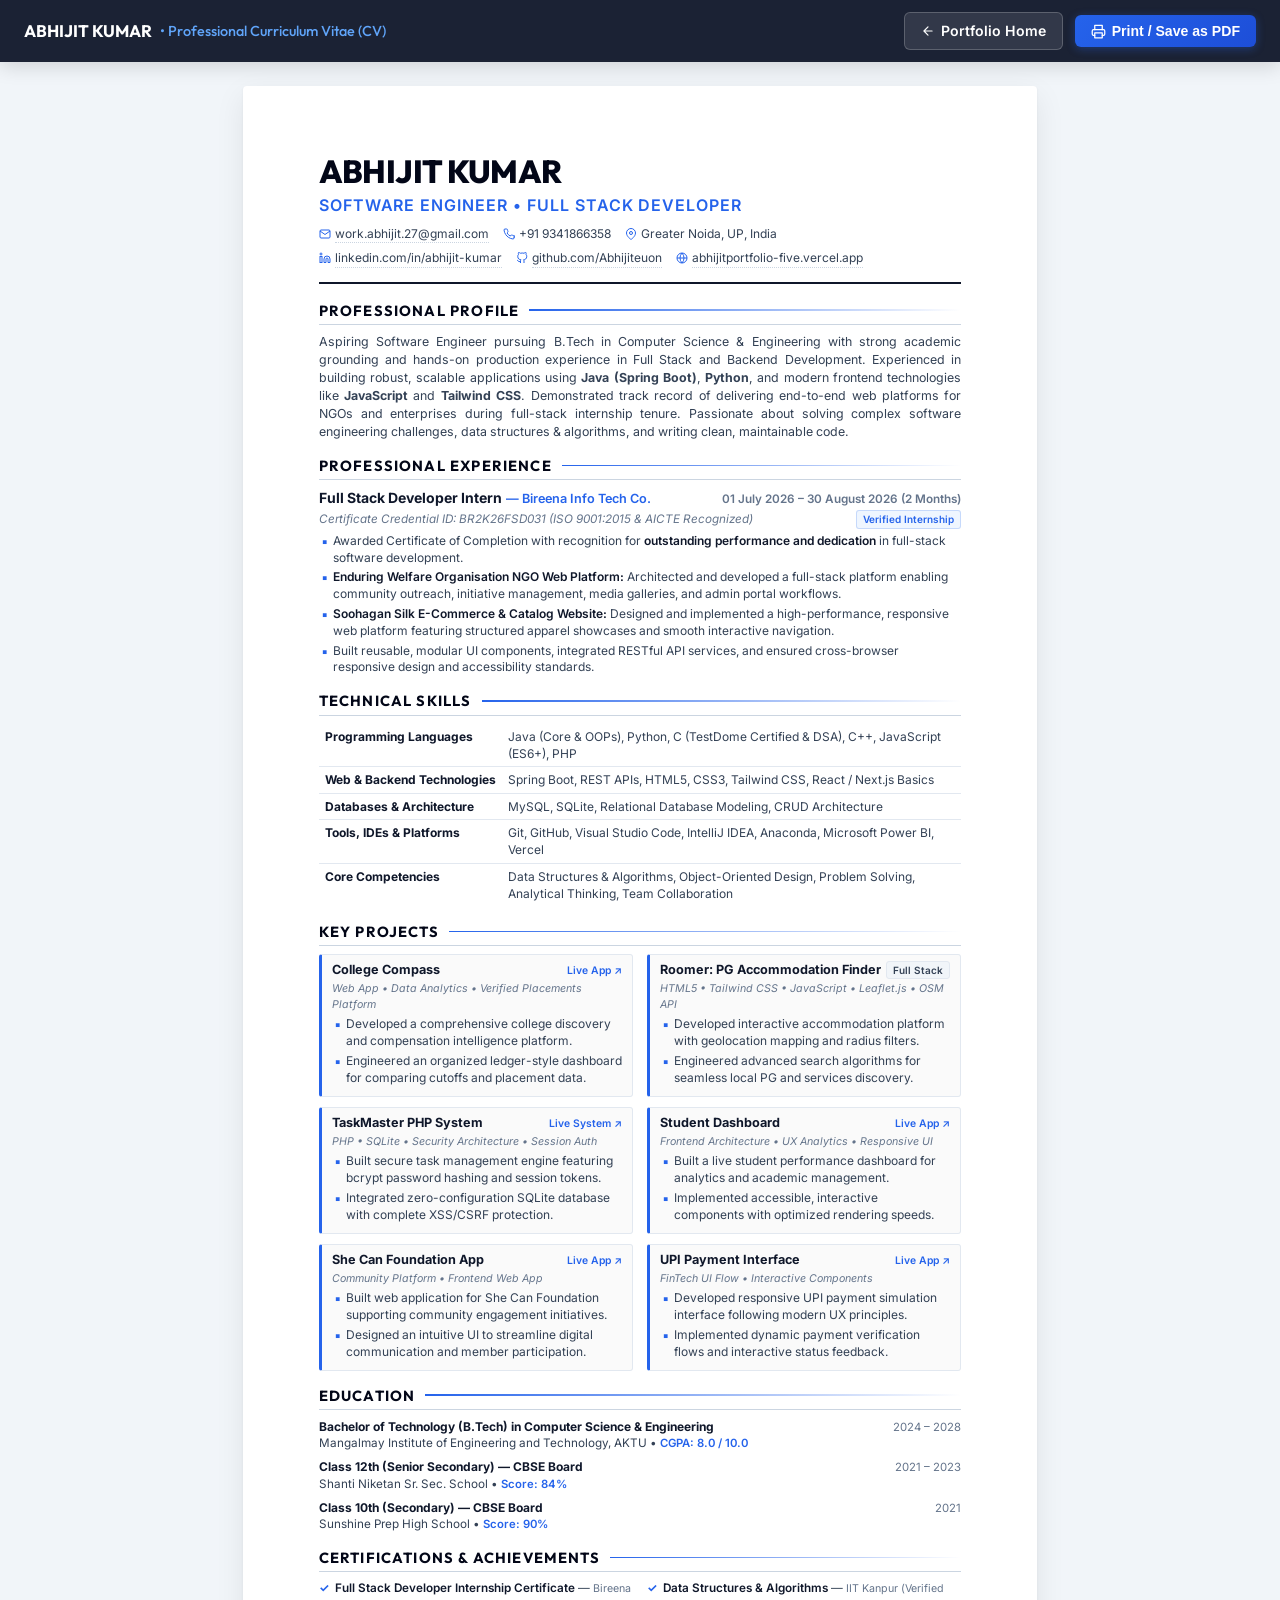
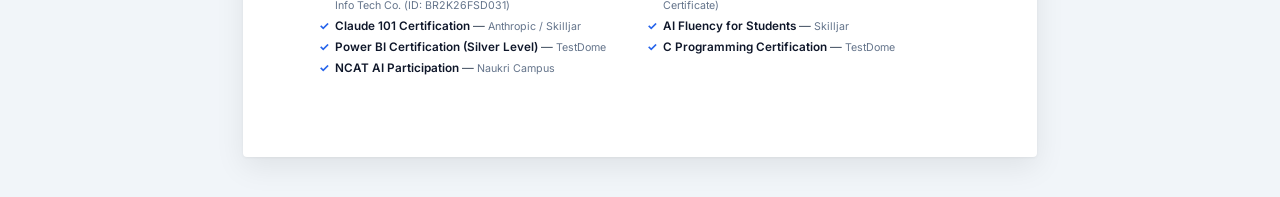
==== cv.html @ c0943415 "Add separate ATS-compliant printable CV HTML page (cv.html) with full professional information and P" ====
<!DOCTYPE html>
<html lang="en">
<head>
    <meta charset="UTF-8">
    <meta name="viewport" content="width=device-width, initial-scale=1.0">
    <title>Abhijit Kumar - Curriculum Vitae (CV)</title>
    <meta name="description" content="Curriculum Vitae of Abhijit Kumar, Software Engineer & Full Stack Developer">
    <link rel="preconnect" href="https://fonts.googleapis.com">
    <link rel="preconnect" href="https://fonts.gstatic.com" crossorigin>
    <link href="https://fonts.googleapis.com/css2?family=Inter:wght@300;400;500;600;700;800&family=Outfit:wght@500;600;700;800&display=swap" rel="stylesheet">
    <style>
        /* Reset & Root Variables */
        :root {
            --primary: #0f172a;        /* Slate 900 */
            --primary-dark: #020617;
            --secondary: #334155;      /* Slate 700 */
            --muted: #64748b;          /* Slate 500 */
            --accent: #2563eb;         /* Royal Blue */
            --accent-dark: #1d4ed8;
            --accent-light: #eff6ff;
            --border: #cbd5e1;         /* Slate 300 */
            --border-light: #e2e8f0;
            --bg-page: #ffffff;
            --bg-body: #f1f5f9;
            --tag-bg: #f1f5f9;
            --tag-text: #334155;
            --font-main: 'Inter', -apple-system, BlinkMacSystemFont, 'Segoe UI', Roboto, sans-serif;
            --font-heading: 'Outfit', 'Inter', sans-serif;
        }

        * {
            box-sizing: border-box;
            margin: 0;
            padding: 0;
        }

        body {
            font-family: var(--font-main);
            background-color: var(--bg-body);
            color: var(--primary);
            font-size: 10pt;
            line-height: 1.45;
            -webkit-font-smoothing: antialiased;
            -moz-osx-font-smoothing: grayscale;
        }

        /* Top Action Bar for Screen View */
        .action-bar {
            position: sticky;
            top: 0;
            z-index: 1000;
            background: rgba(15, 23, 42, 0.95);
            backdrop-filter: blur(8px);
            color: #ffffff;
            padding: 12px 24px;
            display: flex;
            justify-content: space-between;
            align-items: center;
            box-shadow: 0 4px 20px rgba(0, 0, 0, 0.15);
        }

        .action-bar-title {
            font-family: var(--font-heading);
            font-size: 1.05rem;
            font-weight: 700;
            display: flex;
            align-items: center;
            gap: 8px;
        }

        .action-bar-title span {
            color: #60a5fa;
            font-weight: 500;
            font-size: 0.9rem;
        }

        .action-buttons {
            display: flex;
            gap: 12px;
            align-items: center;
        }

        .btn {
            display: inline-flex;
            align-items: center;
            gap: 6px;
            padding: 8px 16px;
            font-size: 0.88rem;
            font-weight: 600;
            border-radius: 6px;
            text-decoration: none;
            cursor: pointer;
            transition: all 0.2s ease;
            border: none;
        }

        .btn-primary {
            background: linear-gradient(135deg, #2563eb, #1d4ed8);
            color: #ffffff;
            box-shadow: 0 2px 8px rgba(37, 99, 235, 0.35);
        }

        .btn-primary:hover {
            background: linear-gradient(135deg, #1d4ed8, #1e40af);
            transform: translateY(-1px);
            box-shadow: 0 4px 12px rgba(37, 99, 235, 0.45);
        }

        .btn-secondary {
            background: rgba(255, 255, 255, 0.1);
            color: #ffffff;
            border: 1px solid rgba(255, 255, 255, 0.2);
        }

        .btn-secondary:hover {
            background: rgba(255, 255, 255, 0.2);
            color: #ffffff;
        }

        /* CV Document Canvas */
        .cv-wrapper {
            max-width: 210mm;
            margin: 24px auto 40px auto;
            background: var(--bg-page);
            box-shadow: 0 10px 30px rgba(0, 0, 0, 0.08), 0 1px 3px rgba(0, 0, 0, 0.05);
            border-radius: 4px;
            overflow: hidden;
        }

        .cv-container {
            padding: 18mm 20mm;
        }

        /* Header Section */
        .cv-header {
            border-bottom: 2px solid var(--primary);
            padding-bottom: 14px;
            margin-bottom: 16px;
            display: flex;
            justify-content: space-between;
            align-items: flex-start;
            gap: 16px;
        }

        .header-left {
            flex: 1;
        }

        .candidate-name {
            font-family: var(--font-heading);
            font-size: 24pt;
            font-weight: 800;
            letter-spacing: -0.02em;
            color: var(--primary-dark);
            text-transform: uppercase;
            line-height: 1.1;
            margin-bottom: 4px;
        }

        .candidate-title {
            font-size: 12pt;
            font-weight: 600;
            color: var(--accent);
            text-transform: uppercase;
            letter-spacing: 0.06em;
            margin-bottom: 8px;
        }

        .contact-grid {
            display: flex;
            flex-wrap: wrap;
            gap: 6px 14px;
            font-size: 9pt;
            color: var(--secondary);
        }

        .contact-item {
            display: inline-flex;
            align-items: center;
            gap: 4px;
            text-decoration: none;
            color: inherit;
        }

        .contact-item a {
            color: var(--secondary);
            text-decoration: none;
            border-bottom: 1px dotted var(--border);
        }

        .contact-item a:hover {
            color: var(--accent);
            border-bottom-color: var(--accent);
        }

        .contact-item svg {
            width: 12px;
            height: 12px;
            color: var(--accent);
            flex-shrink: 0;
        }

        /* Section Title Styling */
        .section-title {
            font-family: var(--font-heading);
            font-size: 11pt;
            font-weight: 700;
            text-transform: uppercase;
            letter-spacing: 0.08em;
            color: var(--primary-dark);
            border-bottom: 1.5px solid var(--border);
            padding-bottom: 3px;
            margin-top: 14px;
            margin-bottom: 8px;
            display: flex;
            align-items: center;
            justify-content: space-between;
        }

        .section-title::after {
            content: "";
            flex: 1;
            height: 1.5px;
            background: linear-gradient(90deg, var(--accent) 0%, transparent 100%);
            margin-left: 10px;
        }

        /* Section Layouts */
        .cv-section {
            margin-bottom: 12px;
            page-break-inside: avoid;
            break-inside: avoid;
        }

        .summary-text {
            font-size: 9.3pt;
            color: var(--secondary);
            text-align: justify;
            line-height: 1.45;
        }

        /* Experience Item */
        .item-block {
            margin-bottom: 10px;
            page-break-inside: avoid;
            break-inside: avoid;
        }

        .item-header {
            display: flex;
            justify-content: space-between;
            align-items: baseline;
            flex-wrap: wrap;
            margin-bottom: 2px;
        }

        .item-role {
            font-size: 10.5pt;
            font-weight: 700;
            color: var(--primary);
        }

        .item-company {
            font-size: 9.5pt;
            font-weight: 600;
            color: var(--accent);
        }

        .item-duration {
            font-size: 8.8pt;
            font-weight: 600;
            color: var(--muted);
            text-align: right;
            white-space: nowrap;
        }

        .item-location {
            font-size: 8.5pt;
            color: var(--muted);
            font-style: italic;
        }

        .item-meta {
            display: flex;
            justify-content: space-between;
            align-items: center;
            font-size: 8.8pt;
            margin-bottom: 4px;
            color: var(--muted);
        }

        .tag-badge {
            display: inline-block;
            font-size: 7.5pt;
            font-weight: 600;
            padding: 1px 6px;
            border-radius: 3px;
            background: var(--tag-bg);
            color: var(--tag-text);
            border: 1px solid var(--border-light);
        }

        .tag-badge.accent-badge {
            background: var(--accent-light);
            color: var(--accent);
            border-color: rgba(37, 99, 235, 0.2);
        }

        /* Bullet lists */
        .cv-list {
            list-style: none;
            padding-left: 0;
            margin-top: 3px;
        }

        .cv-list li {
            position: relative;
            padding-left: 14px;
            font-size: 9pt;
            color: var(--secondary);
            margin-bottom: 3px;
            line-height: 1.4;
        }

        .cv-list li::before {
            content: "▪";
            position: absolute;
            left: 2px;
            top: -1px;
            color: var(--accent);
            font-size: 10pt;
        }

        .cv-list li strong {
            color: var(--primary);
            font-weight: 600;
        }

        /* Skills Grid */
        .skills-table {
            width: 100%;
            border-collapse: collapse;
            font-size: 9pt;
            margin-top: 4px;
        }

        .skills-table tr {
            border-bottom: 1px solid var(--border-light);
        }

        .skills-table tr:last-child {
            border-bottom: none;
        }

        .skills-table td {
            padding: 4px 6px;
            vertical-align: top;
        }

        .skills-label {
            font-weight: 700;
            color: var(--primary);
            width: 28%;
            white-space: nowrap;
        }

        .skills-val {
            color: var(--secondary);
            width: 72%;
        }

        /* Projects 2-Column Grid */
        .projects-grid {
            display: grid;
            grid-template-columns: 1fr 1fr;
            gap: 10px 14px;
        }

        .project-card {
            background: #fafafa;
            border: 1px solid var(--border-light);
            border-left: 3px solid var(--accent);
            padding: 6px 10px;
            border-radius: 3px;
            page-break-inside: avoid;
            break-inside: avoid;
        }

        .project-card-header {
            display: flex;
            justify-content: space-between;
            align-items: baseline;
            margin-bottom: 2px;
        }

        .project-name {
            font-size: 9.5pt;
            font-weight: 700;
            color: var(--primary);
        }

        .project-link {
            font-size: 7.8pt;
            color: var(--accent);
            font-weight: 600;
            text-decoration: none;
        }

        .project-link:hover {
            text-decoration: underline;
        }

        .project-tags {
            font-size: 8pt;
            color: var(--muted);
            margin-bottom: 4px;
            font-style: italic;
        }

        /* Education Table / Grid */
        .edu-grid {
            display: grid;
            grid-template-columns: 1fr;
            gap: 6px;
        }

        .edu-item {
            display: flex;
            justify-content: space-between;
            align-items: baseline;
            font-size: 9pt;
        }

        .edu-degree {
            font-weight: 700;
            color: var(--primary);
        }

        .edu-school {
            color: var(--secondary);
            font-size: 8.8pt;
        }

        .edu-score {
            font-weight: 600;
            color: var(--accent);
            font-size: 8.5pt;
        }

        .edu-year {
            color: var(--muted);
            font-size: 8.5pt;
            text-align: right;
            white-space: nowrap;
        }

        /* Certifications Grid */
        .certs-grid {
            display: grid;
            grid-template-columns: 1fr 1fr;
            gap: 4px 14px;
            font-size: 8.8pt;
        }

        .cert-entry {
            display: flex;
            align-items: baseline;
            gap: 6px;
            color: var(--secondary);
        }

        .cert-bullet {
            color: var(--accent);
            font-weight: bold;
        }

        .cert-name {
            color: var(--primary);
            font-weight: 600;
        }

        .cert-org {
            color: var(--muted);
            font-size: 8pt;
        }

        /* Print Specific CSS Optimization */
        @page {
            size: A4;
            margin: 10mm 12mm 10mm 12mm;
        }

        @media print {
            body {
                background: #ffffff !important;
                color: #000000 !important;
                font-size: 9.5pt;
            }

            .action-bar {
                display: none !important;
            }

            .cv-wrapper {
                max-width: 100% !important;
                margin: 0 !important;
                padding: 0 !important;
                box-shadow: none !important;
                border-radius: 0 !important;
            }

            .cv-container {
                padding: 0 !important;
            }

            a {
                text-decoration: none !important;
                color: inherit !important;
            }

            .project-card {
                background: #ffffff !important;
                border: 1px solid #e2e8f0 !important;
                border-left: 3px solid #2563eb !important;
            }

            .cv-section, .item-block, .project-card {
                page-break-inside: avoid !important;
                break-inside: avoid !important;
            }

            * {
                -webkit-print-color-adjust: exact !important;
                print-color-adjust: exact !important;
            }
        }
    </style>
</head>
<body>

    <!-- Top Action Bar (Screen Only) -->
    <div class="action-bar">
        <div class="action-bar-title">
            <strong>ABHIJIT KUMAR</strong>
            <span>• Professional Curriculum Vitae (CV)</span>
        </div>
        <div class="action-buttons">
            <a href="index.html" class="btn btn-secondary">
                <svg width="14" height="14" viewBox="0 0 24 24" fill="none" stroke="currentColor" stroke-width="2" stroke-linecap="round" stroke-linejoin="round"><path d="M19 12H5M12 19l-7-7 7-7"/></svg>
                Portfolio Home
            </a>
            <button onclick="window.print()" class="btn btn-primary" title="Print or Save as PDF">
                <svg width="15" height="15" viewBox="0 0 24 24" fill="none" stroke="currentColor" stroke-width="2" stroke-linecap="round" stroke-linejoin="round"><polyline points="6 9 6 2 18 2 18 9"></polyline><path d="M6 18H4a2 2 0 0 1-2-2v-5a2 2 0 0 1 2-2h16a2 2 0 0 1 2 2v5a2 2 0 0 1-2 2h-2"></path><rect x="6" y="14" width="12" height="8"></rect></svg>
                Print / Save as PDF
            </button>
        </div>
    </div>

    <!-- Main Document Canvas -->
    <div class="cv-wrapper">
        <div class="cv-container">

            <!-- Header -->
            <header class="cv-header">
                <div class="header-left">
                    <h1 class="candidate-name">Abhijit Kumar</h1>
                    <div class="candidate-title">Software Engineer • Full Stack Developer</div>
                    <div class="contact-grid">
                        <span class="contact-item">
                            <svg viewBox="0 0 24 24" fill="none" stroke="currentColor" stroke-width="2"><path d="M4 4h16c1.1 0 2 .9 2 2v12c0 1.1-.9 2-2 2H4c-1.1 0-2-.9-2-2V6c0-1.1.9-2 2-2z"/><polyline points="22,6 12,13 2,6"/></svg>
                            <a href="mailto:work.abhijit.27@gmail.com">work.abhijit.27@gmail.com</a>
                        </span>
                        <span class="contact-item">
                            <svg viewBox="0 0 24 24" fill="none" stroke="currentColor" stroke-width="2"><path d="M22 16.92v3a2 2 0 0 1-2.18 2 19.79 19.79 0 0 1-8.63-3.07 19.5 19.5 0 0 1-6-6 19.79 19.79 0 0 1-3.07-8.67A2 2 0 0 1 4.11 2h3a2 2 0 0 1 2 1.72 12.84 12.84 0 0 0 .7 2.81 2 2 0 0 1-.45 2.11L8.09 9.91a16 16 0 0 0 6 6l2.19-1.16a2 2 0 0 1 2.11-.45 12.84 12.84 0 0 0 2.81.7A2 2 0 0 1 22 18.92z"/></svg>
                            +91 9341866358
                        </span>
                        <span class="contact-item">
                            <svg viewBox="0 0 24 24" fill="none" stroke="currentColor" stroke-width="2"><path d="M21 10c0 7-9 13-9 13s-9-6-9-13a9 9 0 0 1 18 0z"/><circle cx="12" cy="10" r="3"/></svg>
                            Greater Noida, UP, India
                        </span>
                        <span class="contact-item">
                            <svg viewBox="0 0 24 24" fill="none" stroke="currentColor" stroke-width="2"><path d="M16 8a6 6 0 0 1 6 6v7h-4v-7a2 2 0 0 0-2-2 2 2 0 0 0-2 2v7h-4v-7a6 6 0 0 1 6-6z"/><rect x="2" y="9" width="4" height="12"/><circle cx="4" cy="4" r="2"/></svg>
                            <a href="https://www.linkedin.com/in/abhijit-kumar-713827284" target="_blank">linkedin.com/in/abhijit-kumar</a>
                        </span>
                        <span class="contact-item">
                            <svg viewBox="0 0 24 24" fill="none" stroke="currentColor" stroke-width="2"><path d="M9 19c-5 1.5-5-2.5-7-3m14 6v-3.87a3.37 3.37 0 0 0-.94-2.61c3.14-.35 6.44-1.54 6.44-7A5.44 5.44 0 0 0 20 4.77 5.07 5.07 0 0 0 19.91 1S18.73.65 16 2.48a13.38 13.38 0 0 0-7 0C6.27.65 5.09 1 5.09 1A5.07 5.07 0 0 0 5 4.77a5.44 5.44 0 0 0-1.5 3.78c0 5.42 3.3 6.61 6.44 7A3.37 3.37 0 0 0 9 18.13V22"/></svg>
                            <a href="https://github.com/Abhijiteuon" target="_blank">github.com/Abhijiteuon</a>
                        </span>
                        <span class="contact-item">
                            <svg viewBox="0 0 24 24" fill="none" stroke="currentColor" stroke-width="2"><circle cx="12" cy="12" r="10"/><line x1="2" y1="12" x2="22" y2="12"/><path d="M12 2a15.3 15.3 0 0 1 4 10 15.3 15.3 0 0 1-4 10 15.3 15.3 0 0 1-4-10 15.3 15.3 0 0 1 4-10z"/></svg>
                            <a href="https://abhijitportfolio-five.vercel.app" target="_blank">abhijitportfolio-five.vercel.app</a>
                        </span>
                    </div>
                </div>
            </header>

            <!-- Professional Summary -->
            <section class="cv-section">
                <h2 class="section-title">Professional Profile</h2>
                <p class="summary-text">
                    Aspiring Software Engineer pursuing B.Tech in Computer Science & Engineering with strong academic grounding and hands-on production experience in Full Stack and Backend Development. Experienced in building robust, scalable applications using <strong>Java (Spring Boot)</strong>, <strong>Python</strong>, and modern frontend technologies like <strong>JavaScript</strong> and <strong>Tailwind CSS</strong>. Demonstrated track record of delivering end-to-end web platforms for NGOs and enterprises during full-stack internship tenure. Passionate about solving complex software engineering challenges, data structures & algorithms, and writing clean, maintainable code.
                </p>
            </section>

            <!-- Professional Experience -->
            <section class="cv-section">
                <h2 class="section-title">Professional Experience</h2>
                
                <div class="item-block">
                    <div class="item-header">
                        <div>
                            <span class="item-role">Full Stack Developer Intern</span>
                            <span class="item-company"> — Bireena Info Tech Co.</span>
                        </div>
                        <span class="item-duration">01 July 2026 – 30 August 2026 (2 Months)</span>
                    </div>
                    <div class="item-meta">
                        <span><em>Certificate Credential ID: BR2K26FSD031 (ISO 9001:2015 & AICTE Recognized)</em></span>
                        <span class="tag-badge accent-badge">Verified Internship</span>
                    </div>
                    <ul class="cv-list">
                        <li>Awarded Certificate of Completion with recognition for <strong>outstanding performance and dedication</strong> in full-stack software development.</li>
                        <li><strong>Enduring Welfare Organisation NGO Web Platform:</strong> Architected and developed a full-stack platform enabling community outreach, initiative management, media galleries, and admin portal workflows.</li>
                        <li><strong>Soohagan Silk E-Commerce & Catalog Website:</strong> Designed and implemented a high-performance, responsive web platform featuring structured apparel showcases and smooth interactive navigation.</li>
                        <li>Built reusable, modular UI components, integrated RESTful API services, and ensured cross-browser responsive design and accessibility standards.</li>
                    </ul>
                </div>
            </section>

            <!-- Technical Skills -->
            <section class="cv-section">
                <h2 class="section-title">Technical Skills</h2>
                <table class="skills-table">
                    <tr>
                        <td class="skills-label">Programming Languages</td>
                        <td class="skills-val">Java (Core & OOPs), Python, C (TestDome Certified & DSA), C++, JavaScript (ES6+), PHP</td>
                    </tr>
                    <tr>
                        <td class="skills-label">Web & Backend Technologies</td>
                        <td class="skills-val">Spring Boot, REST APIs, HTML5, CSS3, Tailwind CSS, React / Next.js Basics</td>
                    </tr>
                    <tr>
                        <td class="skills-label">Databases & Architecture</td>
                        <td class="skills-val">MySQL, SQLite, Relational Database Modeling, CRUD Architecture</td>
                    </tr>
                    <tr>
                        <td class="skills-label">Tools, IDEs & Platforms</td>
                        <td class="skills-val">Git, GitHub, Visual Studio Code, IntelliJ IDEA, Anaconda, Microsoft Power BI, Vercel</td>
                    </tr>
                    <tr>
                        <td class="skills-label">Core Competencies</td>
                        <td class="skills-val">Data Structures & Algorithms, Object-Oriented Design, Problem Solving, Analytical Thinking, Team Collaboration</td>
                    </tr>
                </table>
            </section>

            <!-- Key Technical Projects -->
            <section class="cv-section">
                <h2 class="section-title">Key Projects</h2>
                <div class="projects-grid">
                    
                    <!-- Project 1 -->
                    <div class="project-card">
                        <div class="project-card-header">
                            <span class="project-name">College Compass</span>
                            <a href="https://college-compass-iota.vercel.app/" target="_blank" class="project-link">Live App ↗</a>
                        </div>
                        <div class="project-tags">Web App • Data Analytics • Verified Placements Platform</div>
                        <ul class="cv-list">
                            <li>Developed a comprehensive college discovery and compensation intelligence platform.</li>
                            <li>Engineered an organized ledger-style dashboard for comparing cutoffs and placement data.</li>
                        </ul>
                    </div>

                    <!-- Project 2 -->
                    <div class="project-card">
                        <div class="project-card-header">
                            <span class="project-name">Roomer: PG Accommodation Finder</span>
                            <span class="tag-badge">Full Stack</span>
                        </div>
                        <div class="project-tags">HTML5 • Tailwind CSS • JavaScript • Leaflet.js • OSM API</div>
                        <ul class="cv-list">
                            <li>Developed interactive accommodation platform with geolocation mapping and radius filters.</li>
                            <li>Engineered advanced search algorithms for seamless local PG and services discovery.</li>
                        </ul>
                    </div>

                    <!-- Project 3 -->
                    <div class="project-card">
                        <div class="project-card-header">
                            <span class="project-name">TaskMaster PHP System</span>
                            <a href="https://abhijit-euon.free.nf/" target="_blank" class="project-link">Live System ↗</a>
                        </div>
                        <div class="project-tags">PHP • SQLite • Security Architecture • Session Auth</div>
                        <ul class="cv-list">
                            <li>Built secure task management engine featuring bcrypt password hashing and session tokens.</li>
                            <li>Integrated zero-configuration SQLite database with complete XSS/CSRF protection.</li>
                        </ul>
                    </div>

                    <!-- Project 4 -->
                    <div class="project-card">
                        <div class="project-card-header">
                            <span class="project-name">Student Dashboard</span>
                            <a href="https://student-dashboard-sage.vercel.app/" target="_blank" class="project-link">Live App ↗</a>
                        </div>
                        <div class="project-tags">Frontend Architecture • UX Analytics • Responsive UI</div>
                        <ul class="cv-list">
                            <li>Built a live student performance dashboard for analytics and academic management.</li>
                            <li>Implemented accessible, interactive components with optimized rendering speeds.</li>
                        </ul>
                    </div>

                    <!-- Project 5 -->
                    <div class="project-card">
                        <div class="project-card-header">
                            <span class="project-name">She Can Foundation App</span>
                            <a href="https://she-can-foundation-app.vercel.app/" target="_blank" class="project-link">Live App ↗</a>
                        </div>
                        <div class="project-tags">Community Platform • Frontend Web App</div>
                        <ul class="cv-list">
                            <li>Built web application for She Can Foundation supporting community engagement initiatives.</li>
                            <li>Designed an intuitive UI to streamline digital communication and member participation.</li>
                        </ul>
                    </div>

                    <!-- Project 6 -->
                    <div class="project-card">
                        <div class="project-card-header">
                            <span class="project-name">UPI Payment Interface</span>
                            <a href="https://upi-payment-app-puce.vercel.app/" target="_blank" class="project-link">Live App ↗</a>
                        </div>
                        <div class="project-tags">FinTech UI Flow • Interactive Components</div>
                        <ul class="cv-list">
                            <li>Developed responsive UPI payment simulation interface following modern UX principles.</li>
                            <li>Implemented dynamic payment verification flows and interactive status feedback.</li>
                        </ul>
                    </div>

                </div>
            </section>

            <!-- Education -->
            <section class="cv-section">
                <h2 class="section-title">Education</h2>
                <div class="edu-grid">
                    <div class="edu-item">
                        <div>
                            <div class="edu-degree">Bachelor of Technology (B.Tech) in Computer Science & Engineering</div>
                            <div class="edu-school">Mangalmay Institute of Engineering and Technology, AKTU • <span class="edu-score">CGPA: 8.0 / 10.0</span></div>
                        </div>
                        <div class="edu-year">2024 – 2028</div>
                    </div>
                    <div class="edu-item">
                        <div>
                            <div class="edu-degree">Class 12th (Senior Secondary) — CBSE Board</div>
                            <div class="edu-school">Shanti Niketan Sr. Sec. School • <span class="edu-score">Score: 84%</span></div>
                        </div>
                        <div class="edu-year">2021 – 2023</div>
                    </div>
                    <div class="edu-item">
                        <div>
                            <div class="edu-degree">Class 10th (Secondary) — CBSE Board</div>
                            <div class="edu-school">Sunshine Prep High School • <span class="edu-score">Score: 90%</span></div>
                        </div>
                        <div class="edu-year">2021</div>
                    </div>
                </div>
            </section>

            <!-- Honors, Certifications & Achievements -->
            <section class="cv-section">
                <h2 class="section-title">Certifications & Achievements</h2>
                <div class="certs-grid">
                    <div class="cert-entry">
                        <span class="cert-bullet">✓</span>
                        <div>
                            <span class="cert-name">Full Stack Developer Internship Certificate</span> — 
                            <span class="cert-org">Bireena Info Tech Co. (ID: BR2K26FSD031)</span>
                        </div>
                    </div>
                    <div class="cert-entry">
                        <span class="cert-bullet">✓</span>
                        <div>
                            <span class="cert-name">Data Structures & Algorithms</span> — 
                            <span class="cert-org">IIT Kanpur (Verified Certificate)</span>
                        </div>
                    </div>
                    <div class="cert-entry">
                        <span class="cert-bullet">✓</span>
                        <div>
                            <span class="cert-name">Claude 101 Certification</span> — 
                            <span class="cert-org">Anthropic / Skilljar</span>
                        </div>
                    </div>
                    <div class="cert-entry">
                        <span class="cert-bullet">✓</span>
                        <div>
                            <span class="cert-name">AI Fluency for Students</span> — 
                            <span class="cert-org">Skilljar</span>
                        </div>
                    </div>
                    <div class="cert-entry">
                        <span class="cert-bullet">✓</span>
                        <div>
                            <span class="cert-name">Power BI Certification (Silver Level)</span> — 
                            <span class="cert-org">TestDome</span>
                        </div>
                    </div>
                    <div class="cert-entry">
                        <span class="cert-bullet">✓</span>
                        <div>
                            <span class="cert-name">C Programming Certification</span> — 
                            <span class="cert-org">TestDome</span>
                        </div>
                    </div>
                    <div class="cert-entry">
                        <span class="cert-bullet">✓</span>
                        <div>
                            <span class="cert-name">NCAT AI Participation</span> — 
                            <span class="cert-org">Naukri Campus</span>
                        </div>
                    </div>
                </div>
            </section>

        </div>
    </div>

</body>
</html>
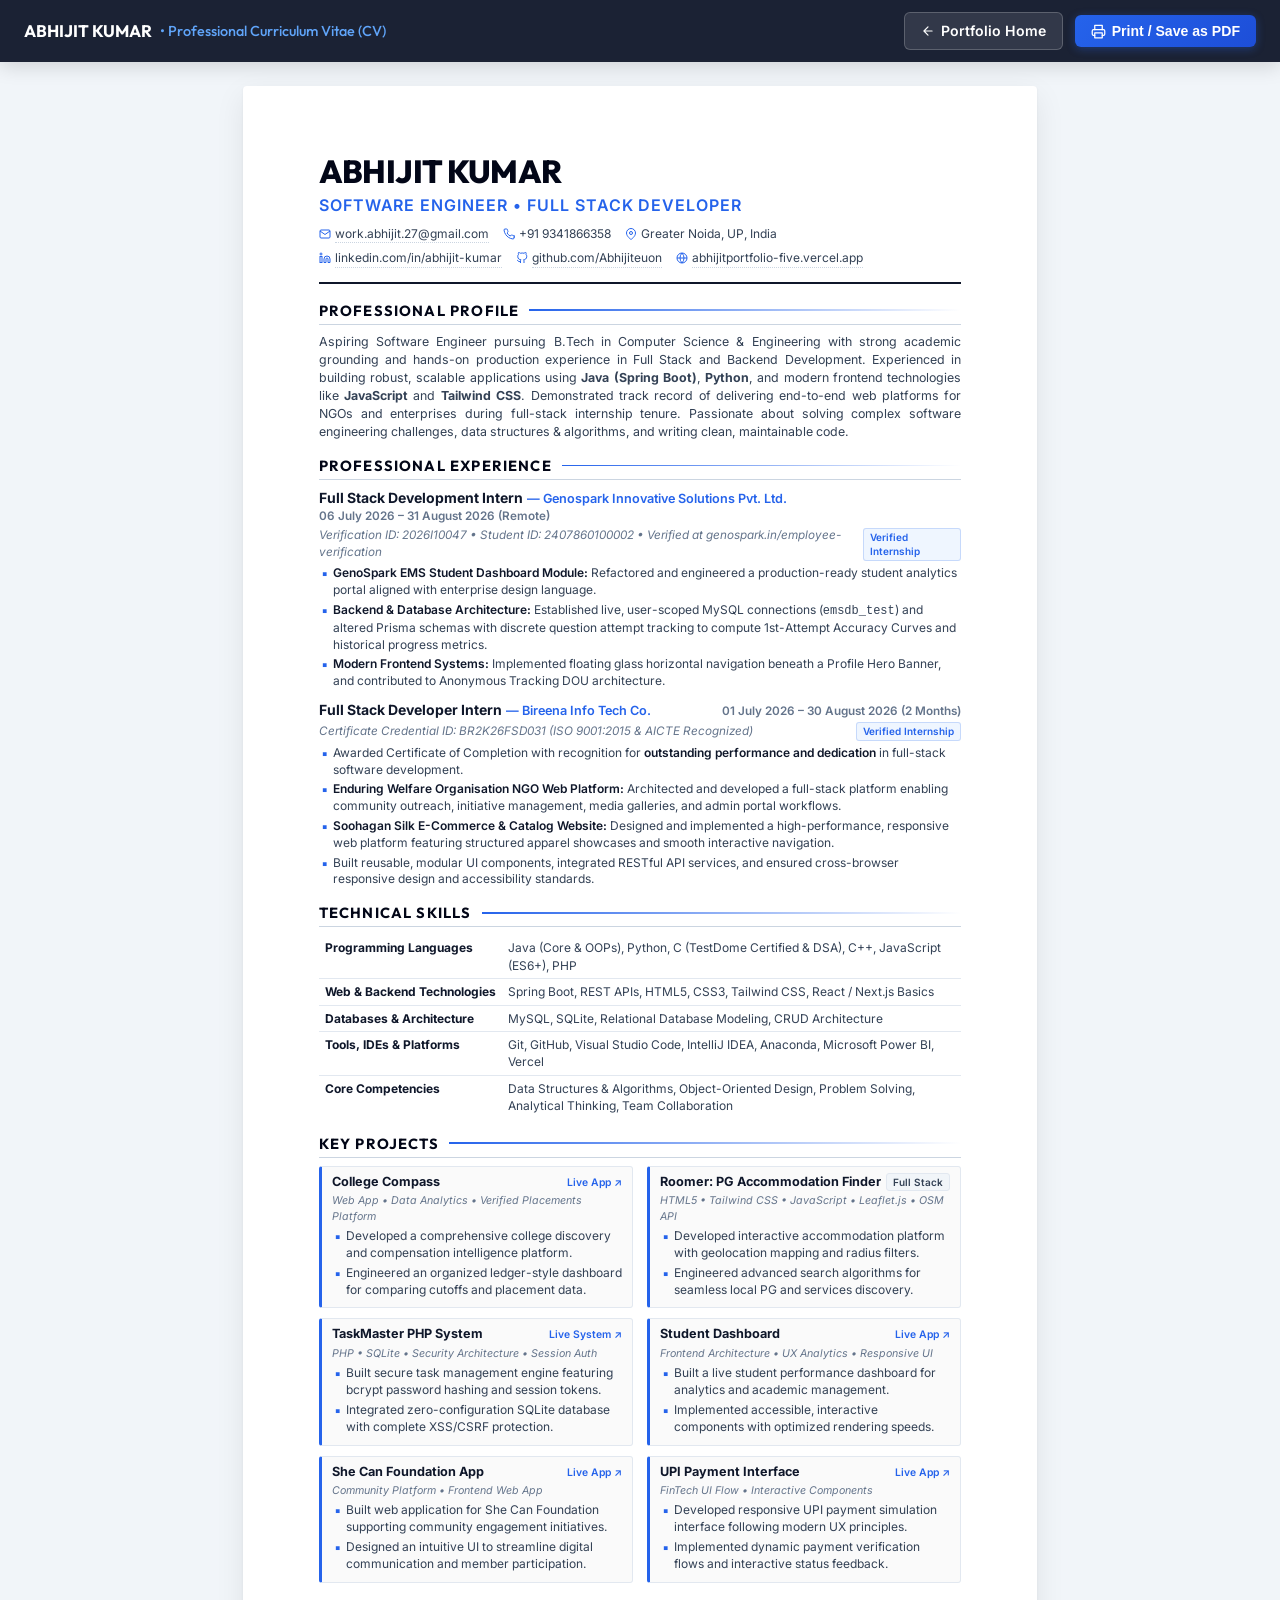
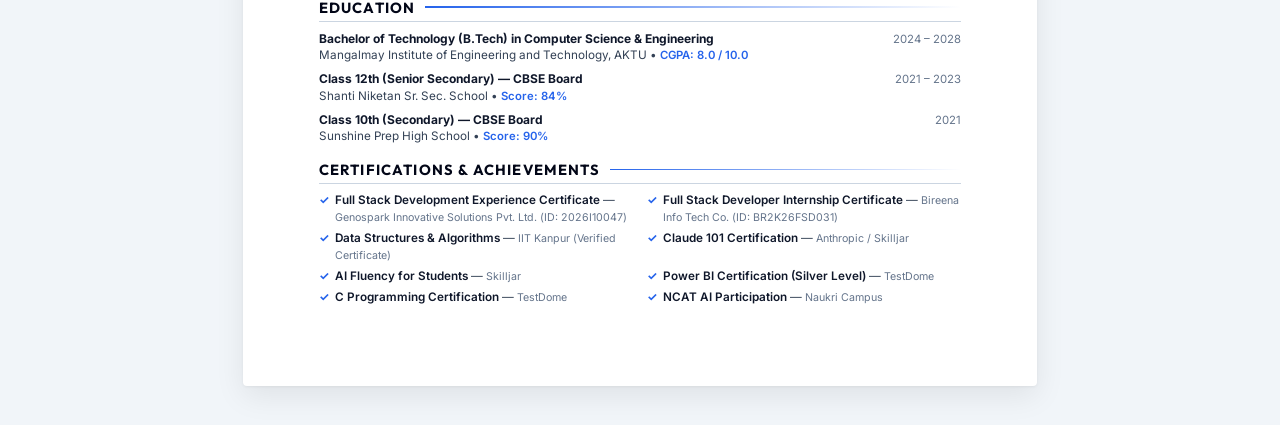
==== commit 1bbdd25d: "Add Genospark Innovative Solutions Full Stack Development internship experience certificate and EMS " ====
--- a/cv.html
+++ b/cv.html
@@ -609,6 +609,25 @@
                 <div class="item-block">
                     <div class="item-header">
                         <div>
+                            <span class="item-role">Full Stack Development Intern</span>
+                            <span class="item-company"> — Genospark Innovative Solutions Pvt. Ltd.</span>
+                        </div>
+                        <span class="item-duration">06 July 2026 – 31 August 2026 (Remote)</span>
+                    </div>
+                    <div class="item-meta">
+                        <span><em>Verification ID: 2026I10047 • Student ID: 2407860100002 • Verified at genospark.in/employee-verification</em></span>
+                        <span class="tag-badge accent-badge">Verified Internship</span>
+                    </div>
+                    <ul class="cv-list">
+                        <li><strong>GenoSpark EMS Student Dashboard Module:</strong> Refactored and engineered a production-ready student analytics portal aligned with enterprise design language.</li>
+                        <li><strong>Backend & Database Architecture:</strong> Established live, user-scoped MySQL connections (<code>emsdb_test</code>) and altered Prisma schemas with discrete question attempt tracking to compute 1st-Attempt Accuracy Curves and historical progress metrics.</li>
+                        <li><strong>Modern Frontend Systems:</strong> Implemented floating glass horizontal navigation beneath a Profile Hero Banner, and contributed to Anonymous Tracking DOU architecture.</li>
+                    </ul>
+                </div>
+
+                <div class="item-block">
+                    <div class="item-header">
+                        <div>
                             <span class="item-role">Full Stack Developer Intern</span>
                             <span class="item-company"> — Bireena Info Tech Co.</span>
                         </div>
@@ -775,6 +794,13 @@
                     <div class="cert-entry">
                         <span class="cert-bullet">✓</span>
                         <div>
+                            <span class="cert-name">Full Stack Development Experience Certificate</span> — 
+                            <span class="cert-org">Genospark Innovative Solutions Pvt. Ltd. (ID: 2026I10047)</span>
+                        </div>
+                    </div>
+                    <div class="cert-entry">
+                        <span class="cert-bullet">✓</span>
+                        <div>
                             <span class="cert-name">Full Stack Developer Internship Certificate</span> — 
                             <span class="cert-org">Bireena Info Tech Co. (ID: BR2K26FSD031)</span>
                         </div>
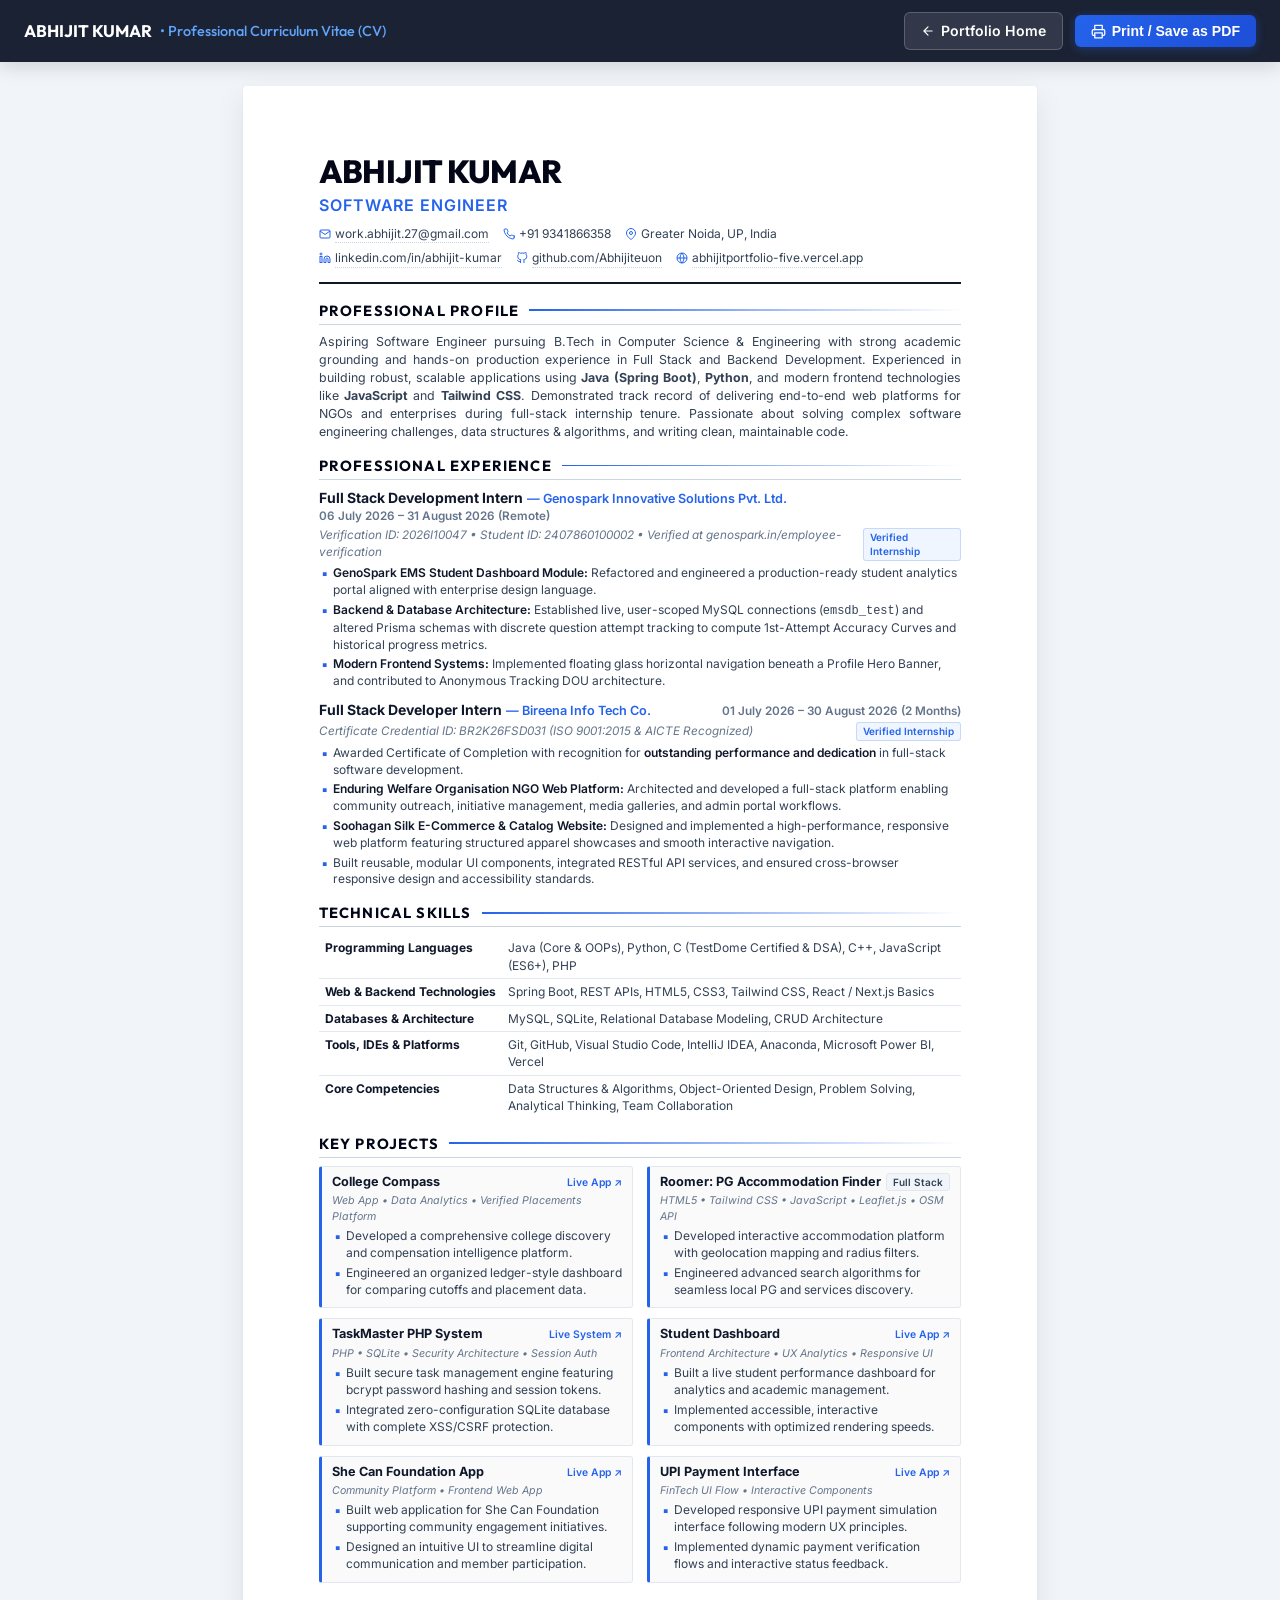
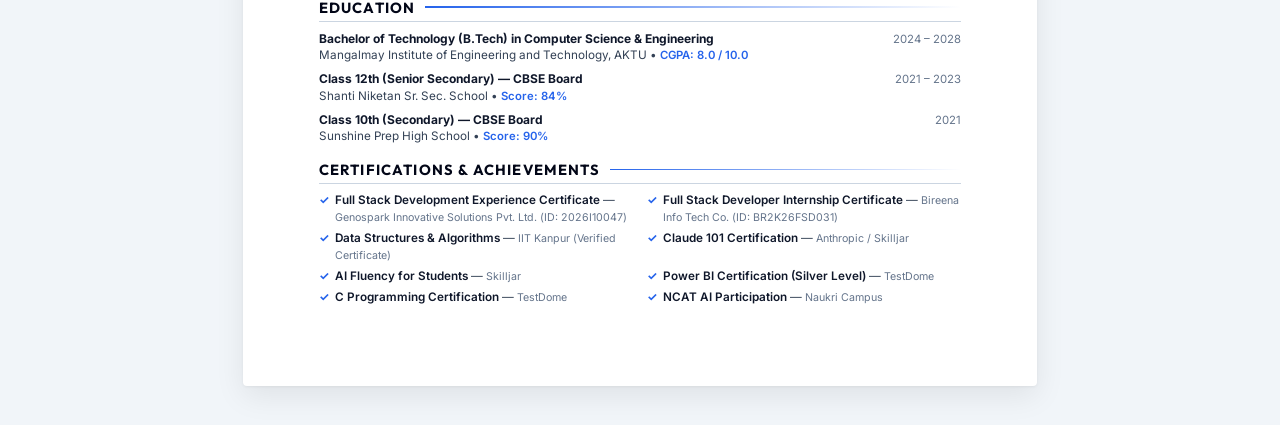
==== commit 2bd55253: "Redesign portfolio: modern sleek UI, interactive terminal, responsive mockups, and updated career st" ====
--- a/cv.html
+++ b/cv.html
@@ -564,7 +564,7 @@
             <header class="cv-header">
                 <div class="header-left">
                     <h1 class="candidate-name">Abhijit Kumar</h1>
-                    <div class="candidate-title">Software Engineer • Full Stack Developer</div>
+                    <div class="candidate-title">Software Engineer </div>
                     <div class="contact-grid">
                         <span class="contact-item">
                             <svg viewBox="0 0 24 24" fill="none" stroke="currentColor" stroke-width="2"><path d="M4 4h16c1.1 0 2 .9 2 2v12c0 1.1-.9 2-2 2H4c-1.1 0-2-.9-2-2V6c0-1.1.9-2 2-2z"/><polyline points="22,6 12,13 2,6"/></svg>
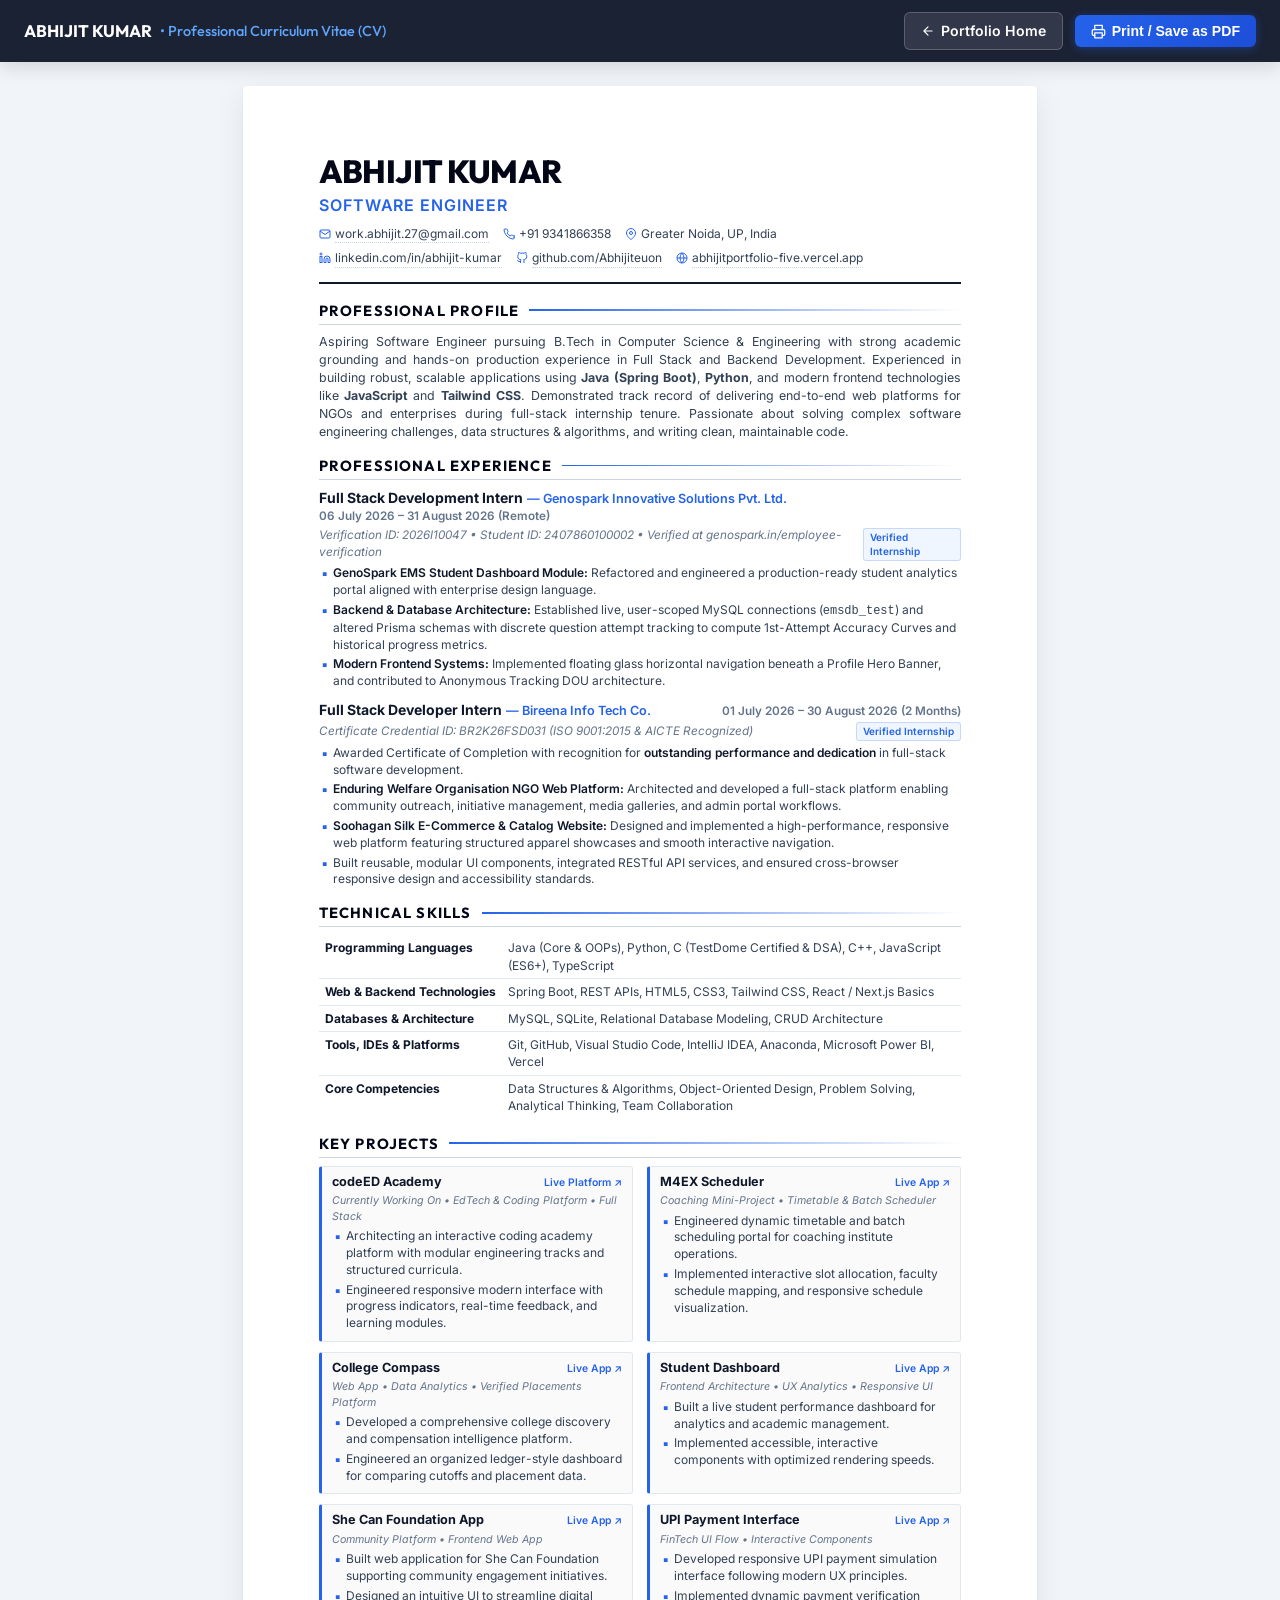
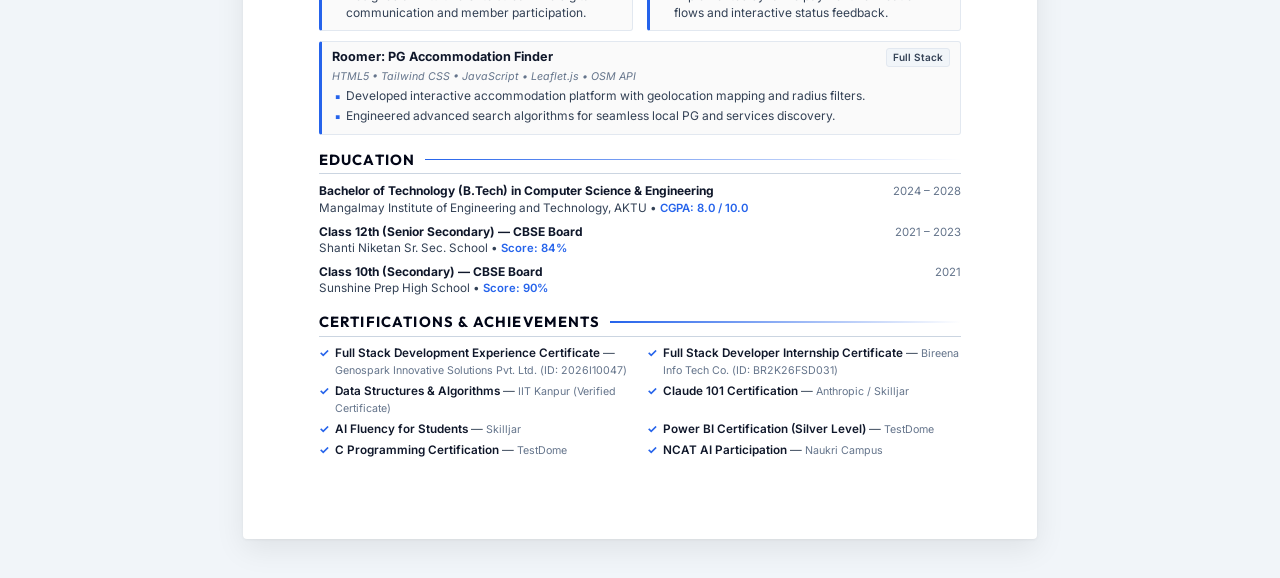
==== commit 48b0a84a: "Update projects: remove PHP, add codeED platform and M4EX scheduler" ====
--- a/cv.html
+++ b/cv.html
@@ -374,6 +374,10 @@
             display: grid;
             grid-template-columns: 1fr 1fr;
             gap: 10px 14px;
+        }
+
+        .projects-grid .project-card:last-child:nth-child(odd) {
+            grid-column: 1 / -1;
         }
 
         .project-card {
@@ -652,7 +656,7 @@
                 <table class="skills-table">
                     <tr>
                         <td class="skills-label">Programming Languages</td>
-                        <td class="skills-val">Java (Core & OOPs), Python, C (TestDome Certified & DSA), C++, JavaScript (ES6+), PHP</td>
+                        <td class="skills-val">Java (Core & OOPs), Python, C (TestDome Certified & DSA), C++, JavaScript (ES6+), TypeScript</td>
                     </tr>
                     <tr>
                         <td class="skills-label">Web & Backend Technologies</td>
@@ -681,6 +685,32 @@
                     <!-- Project 1 -->
                     <div class="project-card">
                         <div class="project-card-header">
+                            <span class="project-name">codeED Academy</span>
+                            <a href="https://codeed-academy.vercel.app/" target="_blank" class="project-link">Live Platform ↗</a>
+                        </div>
+                        <div class="project-tags">Currently Working On • EdTech &amp; Coding Platform • Full Stack</div>
+                        <ul class="cv-list">
+                            <li>Architecting an interactive coding academy platform with modular engineering tracks and structured curricula.</li>
+                            <li>Engineered responsive modern interface with progress indicators, real-time feedback, and learning modules.</li>
+                        </ul>
+                    </div>
+
+                    <!-- Project 2 -->
+                    <div class="project-card">
+                        <div class="project-card-header">
+                            <span class="project-name">M4EX Scheduler</span>
+                            <a href="https://m4ex-scheduler.vercel.app/" target="_blank" class="project-link">Live App ↗</a>
+                        </div>
+                        <div class="project-tags">Coaching Mini-Project • Timetable &amp; Batch Scheduler</div>
+                        <ul class="cv-list">
+                            <li>Engineered dynamic timetable and batch scheduling portal for coaching institute operations.</li>
+                            <li>Implemented interactive slot allocation, faculty schedule mapping, and responsive schedule visualization.</li>
+                        </ul>
+                    </div>
+
+                    <!-- Project 3 -->
+                    <div class="project-card">
+                        <div class="project-card-header">
                             <span class="project-name">College Compass</span>
                             <a href="https://college-compass-iota.vercel.app/" target="_blank" class="project-link">Live App ↗</a>
                         </div>
@@ -691,32 +721,6 @@
                         </ul>
                     </div>
 
-                    <!-- Project 2 -->
-                    <div class="project-card">
-                        <div class="project-card-header">
-                            <span class="project-name">Roomer: PG Accommodation Finder</span>
-                            <span class="tag-badge">Full Stack</span>
-                        </div>
-                        <div class="project-tags">HTML5 • Tailwind CSS • JavaScript • Leaflet.js • OSM API</div>
-                        <ul class="cv-list">
-                            <li>Developed interactive accommodation platform with geolocation mapping and radius filters.</li>
-                            <li>Engineered advanced search algorithms for seamless local PG and services discovery.</li>
-                        </ul>
-                    </div>
-
-                    <!-- Project 3 -->
-                    <div class="project-card">
-                        <div class="project-card-header">
-                            <span class="project-name">TaskMaster PHP System</span>
-                            <a href="https://abhijit-euon.free.nf/" target="_blank" class="project-link">Live System ↗</a>
-                        </div>
-                        <div class="project-tags">PHP • SQLite • Security Architecture • Session Auth</div>
-                        <ul class="cv-list">
-                            <li>Built secure task management engine featuring bcrypt password hashing and session tokens.</li>
-                            <li>Integrated zero-configuration SQLite database with complete XSS/CSRF protection.</li>
-                        </ul>
-                    </div>
-
                     <!-- Project 4 -->
                     <div class="project-card">
                         <div class="project-card-header">
@@ -753,6 +757,19 @@
                         <ul class="cv-list">
                             <li>Developed responsive UPI payment simulation interface following modern UX principles.</li>
                             <li>Implemented dynamic payment verification flows and interactive status feedback.</li>
+                        </ul>
+                    </div>
+
+                    <!-- Project 7 -->
+                    <div class="project-card">
+                        <div class="project-card-header">
+                            <span class="project-name">Roomer: PG Accommodation Finder</span>
+                            <span class="tag-badge">Full Stack</span>
+                        </div>
+                        <div class="project-tags">HTML5 • Tailwind CSS • JavaScript • Leaflet.js • OSM API</div>
+                        <ul class="cv-list">
+                            <li>Developed interactive accommodation platform with geolocation mapping and radius filters.</li>
+                            <li>Engineered advanced search algorithms for seamless local PG and services discovery.</li>
                         </ul>
                     </div>
 
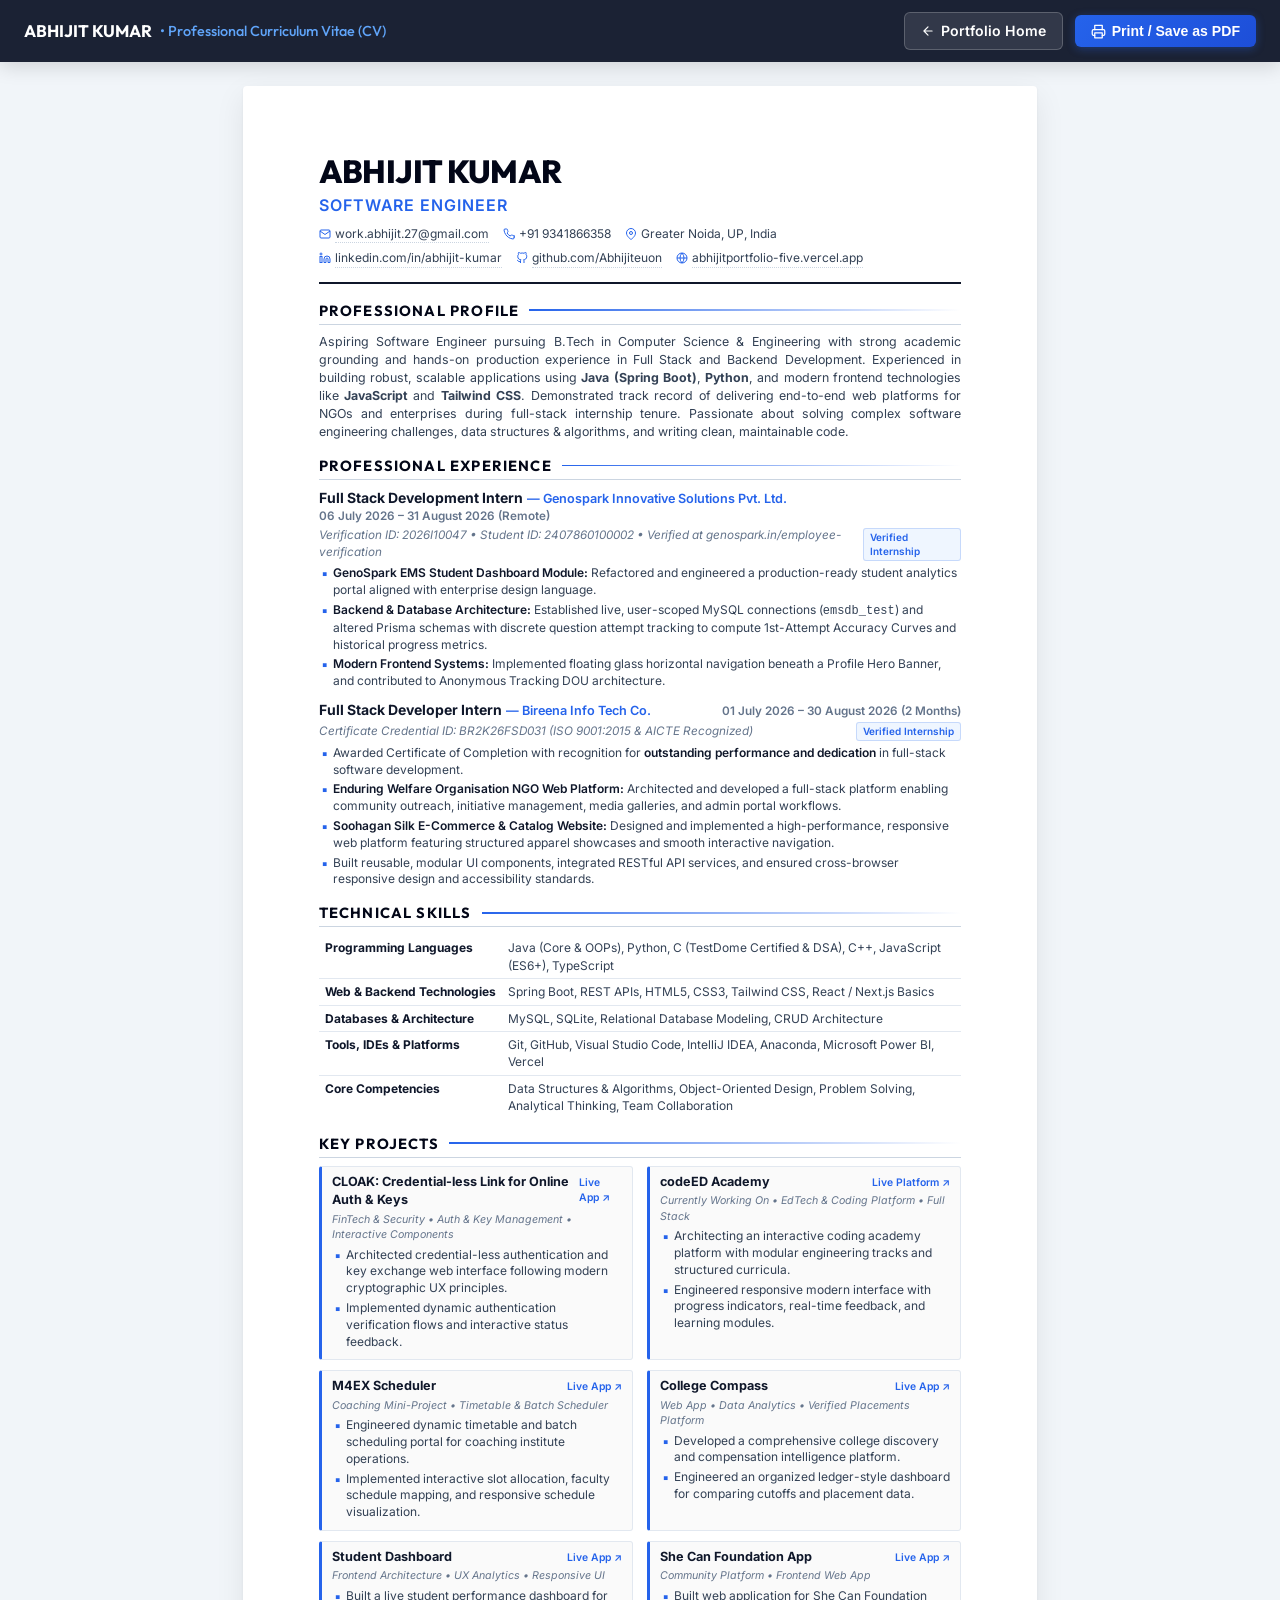
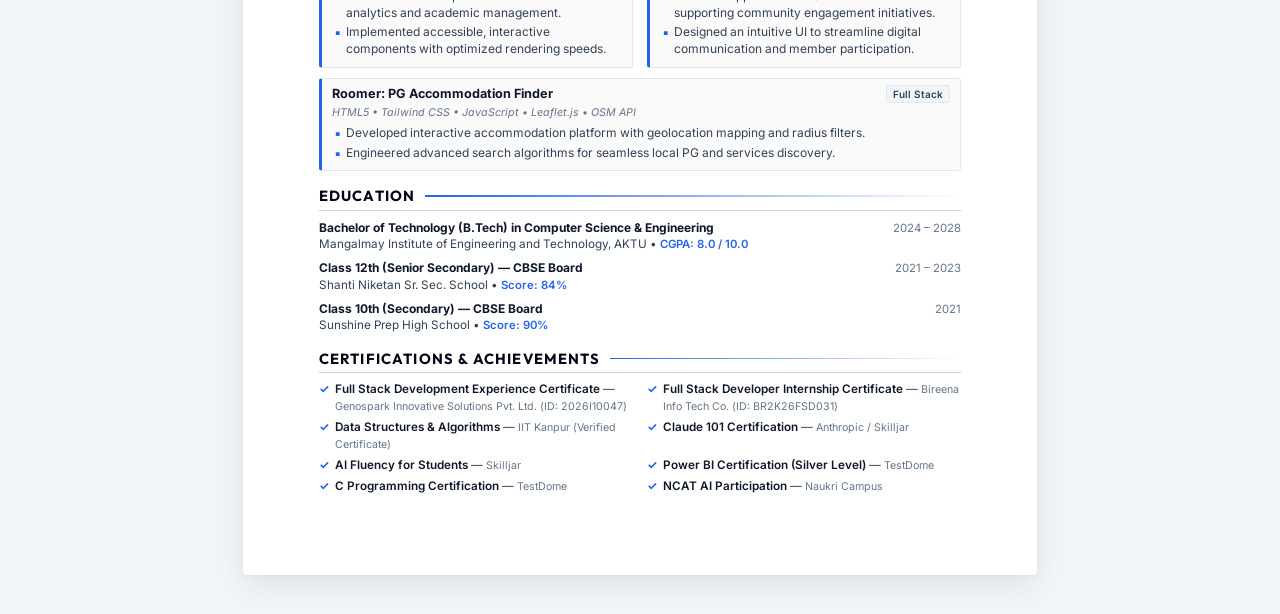
==== commit afd3aaa4: "Rebrand UPI Payment App to CLOAK and set to first position in projects section" ====
--- a/cv.html
+++ b/cv.html
@@ -685,6 +685,19 @@
                     <!-- Project 1 -->
                     <div class="project-card">
                         <div class="project-card-header">
+                            <span class="project-name">CLOAK: Credential-less Link for Online Auth &amp; Keys</span>
+                            <a href="https://upi-payment-app-puce.vercel.app/" target="_blank" class="project-link">Live App ↗</a>
+                        </div>
+                        <div class="project-tags">FinTech &amp; Security • Auth &amp; Key Management • Interactive Components</div>
+                        <ul class="cv-list">
+                            <li>Architected credential-less authentication and key exchange web interface following modern cryptographic UX principles.</li>
+                            <li>Implemented dynamic authentication verification flows and interactive status feedback.</li>
+                        </ul>
+                    </div>
+
+                    <!-- Project 2 -->
+                    <div class="project-card">
+                        <div class="project-card-header">
                             <span class="project-name">codeED Academy</span>
                             <a href="https://codeed-academy.vercel.app/" target="_blank" class="project-link">Live Platform ↗</a>
                         </div>
@@ -695,7 +708,7 @@
                         </ul>
                     </div>
 
-                    <!-- Project 2 -->
+                    <!-- Project 3 -->
                     <div class="project-card">
                         <div class="project-card-header">
                             <span class="project-name">M4EX Scheduler</span>
@@ -708,7 +721,7 @@
                         </ul>
                     </div>
 
-                    <!-- Project 3 -->
+                    <!-- Project 4 -->
                     <div class="project-card">
                         <div class="project-card-header">
                             <span class="project-name">College Compass</span>
@@ -721,7 +734,7 @@
                         </ul>
                     </div>
 
-                    <!-- Project 4 -->
+                    <!-- Project 5 -->
                     <div class="project-card">
                         <div class="project-card-header">
                             <span class="project-name">Student Dashboard</span>
@@ -734,7 +747,7 @@
                         </ul>
                     </div>
 
-                    <!-- Project 5 -->
+                    <!-- Project 6 -->
                     <div class="project-card">
                         <div class="project-card-header">
                             <span class="project-name">She Can Foundation App</span>
@@ -744,19 +757,6 @@
                         <ul class="cv-list">
                             <li>Built web application for She Can Foundation supporting community engagement initiatives.</li>
                             <li>Designed an intuitive UI to streamline digital communication and member participation.</li>
-                        </ul>
-                    </div>
-
-                    <!-- Project 6 -->
-                    <div class="project-card">
-                        <div class="project-card-header">
-                            <span class="project-name">UPI Payment Interface</span>
-                            <a href="https://upi-payment-app-puce.vercel.app/" target="_blank" class="project-link">Live App ↗</a>
-                        </div>
-                        <div class="project-tags">FinTech UI Flow • Interactive Components</div>
-                        <ul class="cv-list">
-                            <li>Developed responsive UPI payment simulation interface following modern UX principles.</li>
-                            <li>Implemented dynamic payment verification flows and interactive status feedback.</li>
                         </ul>
                     </div>
 
